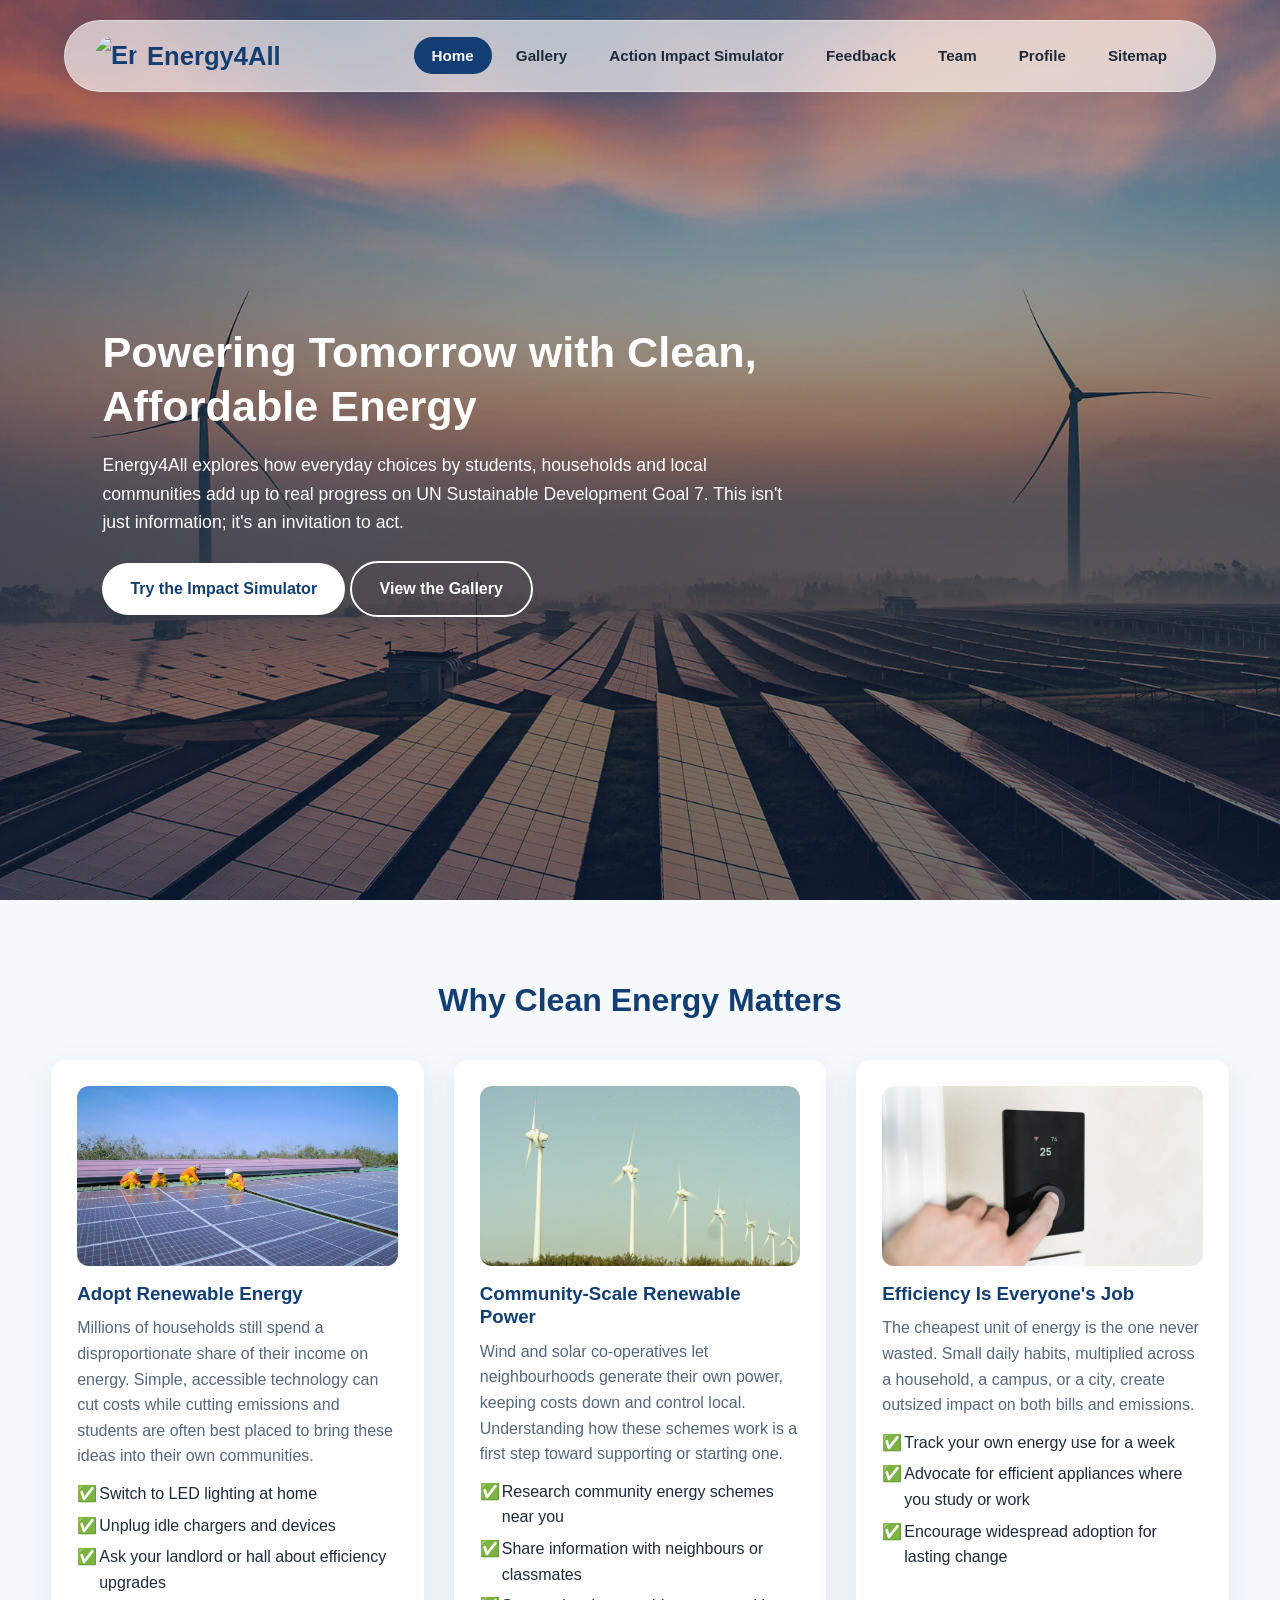
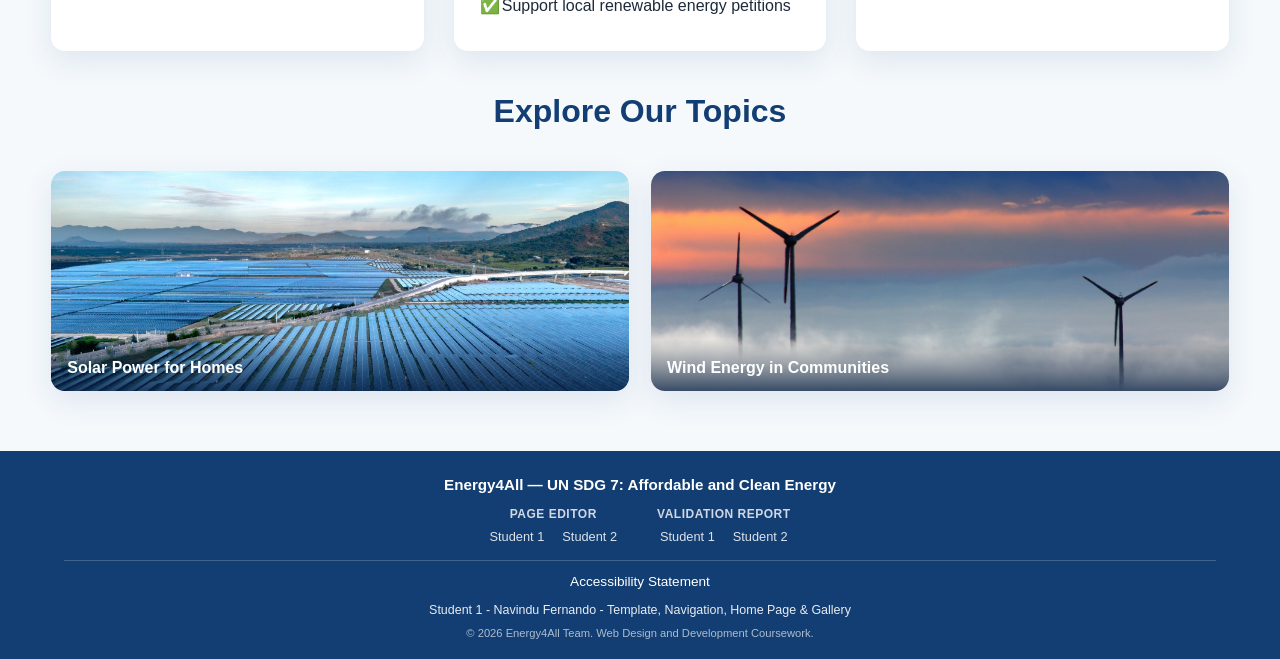
==== index.html @ 90f9f62a "Rename home.html to index.html" ====
<!DOCTYPE html>
<html lang="en">
<head>
<meta charset="UTF-8">
<meta name="viewport" content="width=device-width, initial-scale=1.0">

<title>Home | Energy4All — SDG 7 Affordable and Clean Energy</title>
<meta name="description" content="Energy4All website shows how individuals, communities and organisations can take real action on clean, affordable energy.">

<!--    Global stylesheet   -->
<link rel="stylesheet" href="style.css">





<style>
  /*  fade-in animation for the hero text on page load  */
  @keyframes heroFadeIn {
    from { opacity: 0; transform: translateY(14px); }
    to   { opacity: 1; transform: translateY(0); }
  }
  .hero-content-inner { animation: heroFadeIn 0.8s ease-out; }

  
  .hero-wrap {
    background-image:
      linear-gradient(rgba(10, 35, 70, 0.30), rgba(10, 35, 70, 0.60)),
      url("images/home_background.jpg");
  }

  /*  bullet styling for card highlight lists  */
  .card ul.highlights li {
    list-style: none;
    padding-left: 22px;
    position: relative;
    margin-bottom: 6px;
  }
  .card ul.highlights li::before {
    content: "✅";
    position: absolute;
    left: 0;
    color: var(--accent-green);
  }
  .card ul.highlights {
    padding-left: 0;
  }

  /*   grid layout for the "explore our topics" content-page gallery  */
  .topic-gallery {
    display: grid;
    grid-template-columns: repeat(auto-fit, minmax(240px, 1fr));
    gap: 22px;
    margin: 30px 0 60px;
  }

  /*   interactive topic tile, image + overlay label   */
  .topic-tile {
    position: relative;
    border-radius: var(--radius-md);
    overflow: hidden;
    height: 220px;
    text-decoration: none;
    display: block;
    box-shadow: var(--shadow-soft);
  }
  .topic-tile img {
    width: 100%;
    height: 100%;
    object-fit: cover;
    transition: transform 0.5s ease;
  }

  /*   hover effect — image zoom + darker overlay + label rises   */
  .topic-tile:hover img,
  .topic-tile:focus img {
    transform: scale(1.08);
  }
  .topic-tile .tile-label {
    position: absolute;
    inset: auto 0 0 0;
    background: linear-gradient(transparent, rgba(10, 35, 70, 0.9));
    color: var(--white);
    padding: 16px;
    font-weight: 700;
    transform: translateY(6px);
    transition: transform 0.3s ease;
  }
  .topic-tile:hover .tile-label,
  .topic-tile:focus .tile-label {
    transform: translateY(0);
  }

    main > .section-title:first-of-type {
    margin-top: 80px;
    }

</style>
</head>

<body>


  <div class="hero-wrap">



  <!--   Shared Navigation Bar   -->
  <header class="site-header">
    <div class="navbar">
      <a href="home.html" class="logo">
        <img src="images/Energy4All_Logo.png" alt="Energy4All logo: a stylised sun above a leaf" class="logo-icon">
        <span>Energy4All</span>
      </a>
      <nav aria-label="Main navigation">
        <ul class="nav-links">
          <li><a href="home.html" class="nav-link active">Home</a></li>
          <li><a href="gallery.html" class="nav-link">Gallery</a></li>
          <li><a href="ais.html" class="nav-link">Action Impact Simulator</a></li>
          <li><a href="feedback.html" class="nav-link">Feedback</a></li>
          <li><a href="team.html" class="nav-link">Team</a></li>
          <li><a href="profile.html" class="nav-link">Profile</a></li>
          <li><a href="sitemap.html" class="nav-link">Sitemap</a></li>
        </ul>
      </nav>
    </div>
  </header>

  <div class="hero-content">
    <div class="hero-content-inner">
      <h1>Powering Tomorrow with Clean, Affordable Energy</h1>
      <p>Energy4All explores how everyday choices by students, households and local communities
        add up to real progress on UN Sustainable Development Goal 7. This isn't just information;
        it's an invitation to act.</p>
      <a href="ais.html" class="btn">Try the Impact Simulator</a>
      <a href="gallery.html" class="btn btn-outline">View the Gallery</a>
    </div>
  </div>

</div>

<!--  Main Content  -->
<main>

  <h2 class="section-title">Why Clean Energy Matters</h2>
  <div class="card-grid">

    <article class="card">
      <img src="images/home_card1.jpeg" alt="Solar panels being installed on a residential rooftop">
      <h3>Adopt Renewable Energy</h3>
      <p>Millions of households still spend a disproportionate share of their income on energy.
        Simple, accessible technology can cut costs while cutting emissions and students are
        often best placed to bring these ideas into their own communities.</p>
      <ul class="highlights">
        <li>Switch to LED lighting at home</li>
        <li>Unplug idle chargers and devices</li>
        <li>Ask your landlord or hall about efficiency upgrades</li>
      </ul>
    </article>

    <article class="card">
      <img src="images/home_card2.jpeg" alt="Row of wind turbines generating renewable electricity on a hillside">
      <h3>Community-Scale Renewable Power</h3>
      <p>Wind and solar co-operatives let neighbourhoods generate their own power, keeping costs
        down and control local. Understanding how these schemes work is a first step toward
        supporting or starting one.</p>
      <ul class="highlights">
        <li>Research community energy schemes near you</li>
        <li>Share information with neighbours or classmates</li>
        <li>Support local renewable energy petitions</li>
      </ul>
    </article>

    <article class="card">
      <img src="images/home_card3.jpeg" alt="Person adjusting a smart thermostat on a wall">
      <h3>Efficiency Is Everyone's Job</h3>
      <p>The cheapest unit of energy is the one never wasted. Small daily habits, multiplied across
        a household, a campus, or a city, create outsized impact on both bills and emissions.</p>
      <ul class="highlights">
        <li>Track your own energy use for a week</li>
        <li>Advocate for efficient appliances where you study or work</li>
        <li>Encourage widespread adoption for lasting change</li>
      </ul>
    </article>

  </div>


  <!-- Interactive gallery  -->
  <h2 class="section-title">Explore Our Topics</h2>
  <div class="topic-gallery">

    <a href="content_ST1.html" class="topic-tile">
      <img src="images/home_ST1.jpeg" alt="Close-up of solar panel cells">
      <span class="tile-label">Solar Power for Homes</span>
    </a>

    <a href="content_ST2.html" class="topic-tile">
      <img src="images/home_ST2.jpg" alt="Wind turbine against a blue sky">
      <span class="tile-label">Wind Energy in Communities</span>
    </a>

  
  </div>

</main>



<!--      Shared Footer       -->
<footer>
  <div class="footer-inner">
    <p class="footer-brand">Energy4All — UN SDG 7: Affordable and Clean Energy</p>
 
    <div class="footer-columns">
      <div class="footer-col">
        <h4>Page Editor</h4>
        <div class="footer-col-links">
          <a href="pageEditor_ST1.html">Student 1</a>
          <a href="pageEditor_ST2.html">Student 2</a>
        </div>
      </div>
      <div class="footer-col">
        <h4>Validation Report</h4>
        <div class="footer-col-links">
          <a href="validation_ST1.html">Student 1</a>
          <a href="validation_ST2.html">Student 2</a>
        </div>
      </div>
    </div>
 
    <nav class="footer-links" aria-label="Footer navigation">
      <a href="pageEditor_ST1.html#accessibility">Accessibility Statement</a>
    </nav>
    <p class="footer-student">Student 1 - Navindu Fernando - Template, Navigation, Home Page &amp; Gallery</p>
    <p class="footer-copy">&copy; 2026 Energy4All Team. Web Design and Development Coursework.</p>
  </div>
</footer>

</body>
</html>
---- style.css ----
/* ENERGY4ALL — GLOBAL STYLESHEET */

/*  Colour palette & fonts   */
:root {
  --primary: #123e73;       /* deep blue - headings, nav active */
  --primary-light: #1a5296;
  --accent-blue: #5db0dd;   /* sky blue - buttons */
  --accent-green: #4caf50;  /* renewable green  */
  --bg-light: #f5f9fc;
  --text-dark: #1d2a3a;
  --text-muted: #55677a;
  --white: #ffffff;
  --radius-lg: 22px;
  --radius-md: 14px;
  --shadow-soft: 0 10px 30px rgba(18, 62, 115, 0.10);
}

/*  Reset  */
* {
  margin: 0;
  padding: 0;
  box-sizing: border-box;
}

body {
  font-family: "Segoe UI", Arial, sans-serif;
  background-color: var(--bg-light);
  color: var(--text-dark);
  line-height: 1.6;
}

img {
  max-width: 100%;
  height: auto;
  display: block;
}

a {
  color: inherit;
}

/*  Headings  */
h1, h2, h3, h4 {
  color: var(--primary);
  line-height: 1.25;
}

h2 {
  font-size: 2rem;
  margin-bottom: 1rem;
}

/*  Navigation bar (pill style)  */
.site-header {
  padding: 20px 5%;
}

.navbar {
  max-width: 1300px;
  margin: 0 auto;
  background: rgba(255, 255, 255, 0.65);
  backdrop-filter: blur(14px);
  -webkit-backdrop-filter: blur(14px); 
  border: 1px solid rgba(255, 255, 255, 0.4);
  border-radius: 60px;
  display: flex;
  align-items: center;
  justify-content: space-between;
  gap: 20px;
  padding: 14px 30px;
  box-shadow: var(--shadow-soft);
}

.logo {
  display: flex;
  align-items: center;
  gap: 10px;
  text-decoration: none;
  font-size: 1.6rem;
  font-weight: 700;
  color: var(--primary);
  white-space: nowrap;
}

.logo-icon {
  width: 42px;
  height: 42px;
  border-radius: 50%;
  object-fit: cover;
}

.nav-links {
  display: flex;
  align-items: center;
  gap: 6px;
  list-style: none;
  flex-wrap: wrap;
}

.nav-link {
  text-decoration: none;
  color: var(--text-dark);
  font-size: 0.95rem;
  font-weight: 600;
  padding: 10px 18px;
  border-radius: 30px;
  transition: 0.25s ease;
}

.nav-link:hover {
  background: rgba(18, 62, 115, 0.1);
  color: var(--primary);
}

.nav-link.active {
  background: var(--primary);
  color: var(--white);
}

/*  Main wrapper  */
main {
  width: 92%;
  max-width: 1300px;
  margin: 0 auto;
}

/*  Hero: contained variant (rounded card, sits below the nav)  */

.hero {
  border-radius: var(--radius-lg);
  padding: 70px 50px;
  color: var(--white);
  background: linear-gradient(rgba(10, 35, 70, 0.55), rgba(10, 35, 70, 0.55)),
    url("images/hero-turbines.jpg") center/cover no-repeat;
  margin-bottom: 50px;
}

.hero-inner {
  max-width: 700px;
}

.hero h1 {
  color: var(--white);
  font-size: 2.7rem;
  margin-bottom: 18px;
}

.hero p {
  font-size: 1.1rem;
  margin-bottom: 25px;
}

/*  Hero: full-bleed variant (image runs edgetoedge   */
.hero-wrap {
  position: relative;
  width: 100%;
  min-height: 100vh;
  display: flex;
  flex-direction: column;
  background-color: var(--primary); /* fallback colour while image loads */
  background-size: cover;
  background-position: center;
}

/* Navigation bar appear on top of page background */
.hero-wrap .site-header {
  padding: 20px 5%;
}

.hero-content {
  flex: 1;
  display: flex;
  align-items: center;
  padding: 10px 8% 80px;
  color: var(--white);
}

.hero-content-inner {
  max-width: 700px;
}

.hero-content h1 {
  color: var(--white);
  font-size: 2.7rem;
  margin-bottom: 18px;
}

.hero-content p {
  font-size: 1.1rem;
  margin-bottom: 25px;
}

@media (max-width: 900px) {
  .hero-wrap {
    min-height: 70vh;
  }
}

/*  Buttons  */
.btn {
  display: inline-block;
  background: var(--white);
  color: var(--primary);
  padding: 13px 28px;
  border: none;
  border-radius: 30px;
  font-weight: 700;
  cursor: pointer;
  text-decoration: none;
  transition: 0.25s ease;
}

.btn:hover {
  background: var(--accent-green);
  color: var(--white);
  transform: translateY(-2px);
}

.btn-outline {
  background: transparent;
  border: 2px solid var(--white);
  color: var(--white);
}

.btn-outline:hover {
  background: var(--white);
  color: var(--primary);
}

/*  Cards (used on Home page)  */
.card {
  background: var(--white);
  border-radius: var(--radius-md);
  padding: 26px;
  box-shadow: var(--shadow-soft);
  transition: 0.3s ease;
}

.card:hover {
  transform: translateY(-6px);
  box-shadow: 0 18px 40px rgba(18, 62, 115, 0.16);
}

.card img {
  border-radius: 12px;
  margin-bottom: 16px;
  width: 100%;
  height: 180px;
  object-fit: cover;
}

.card h3 {
  margin-bottom: 10px;
}

.card p {
  color: var(--text-muted);
  margin-bottom: 12px;
}

.card ul {
  padding-left: 20px;
  color: var(--text-dark);
}

.card-grid {
  display: grid;
  grid-template-columns: repeat(auto-fit, minmax(280px, 1fr));
  gap: 30px;
  margin: 40px 0;
}

/*  Section title  */
.section-title {
  text-align: center;
  margin-bottom: 40px;
}

/*  Forms   */
input, textarea, select {
  width: 100%;
  padding: 12px;
  border: 1px solid #d7e0ea;
  border-radius: 10px;
  margin-bottom: 15px;
  font-family: inherit;
}

input:focus, textarea:focus, select:focus {
  outline: none;
  border-color: var(--primary);
}

/*  Footer  */
footer {
  background: var(--primary);
  color: var(--white);
  margin-top: 40px;
  padding: 22px 5% 16px;
}

.footer-inner {
  max-width: 1300px;
  margin: 0 auto;
  text-align: center;
}

.footer-brand {
  font-weight: 700;
  font-size: 0.95rem;
  margin-bottom: 10px;
}

.footer-links {
  display: flex;
  justify-content: center;
  gap: 20px;
  flex-wrap: wrap;
  margin-bottom: 8px;
  font-size: 0.85rem;
}

.footer-links a {
  text-decoration: none;
  color: var(--white);
  font-weight: 500;
  border-bottom: 1px solid transparent;
  transition: 0.2s;
}

.footer-links a:hover {
  border-bottom-color: var(--accent-green);
  color: var(--accent-green);
}

/*  Footer columns */
.footer-columns {
  display: flex;
  justify-content: center;
  gap: 40px;
  flex-wrap: wrap;
  margin-bottom: 10px;
  padding-bottom: 10px;
  border-bottom: 1px solid rgba(255, 255, 255, 0.2);
}

.footer-col h4 {
  color: var(--white);
  font-size: 0.75rem;
  text-transform: uppercase;
  letter-spacing: 0.5px;
  margin-bottom: 4px;
  opacity: 0.8;
}

.footer-col {
  display: flex;
  flex-direction: column;
  align-items: center;
}

.footer-col-links {
  display: flex;
  flex-direction: row;
  gap: 18px;
}

.footer-col a {
  text-decoration: none;
  color: var(--white);
  opacity: 0.85;
  font-size: 0.8rem;
  padding: 1px 0;
  border-bottom: 1px solid transparent;
  transition: 0.2s;
}

.footer-col a:hover {
  opacity: 1;
  color: var(--accent-green);
  border-bottom-color: var(--accent-green);
}

.footer-student {
  font-size: 0.78rem;
  opacity: 0.9;
  margin-bottom: 4px;
}

.footer-copy {
  font-size: 0.7rem;
  opacity: 0.65;
}

/*  Responsive  */
@media (max-width: 900px) {
  .navbar {
    flex-direction: column;
    border-radius: 24px;
  }

  .nav-links {
    justify-content: center;
  }

  .hero {
    padding: 40px 24px;
  }

  .hero h1 {
    font-size: 2rem;
  }
}
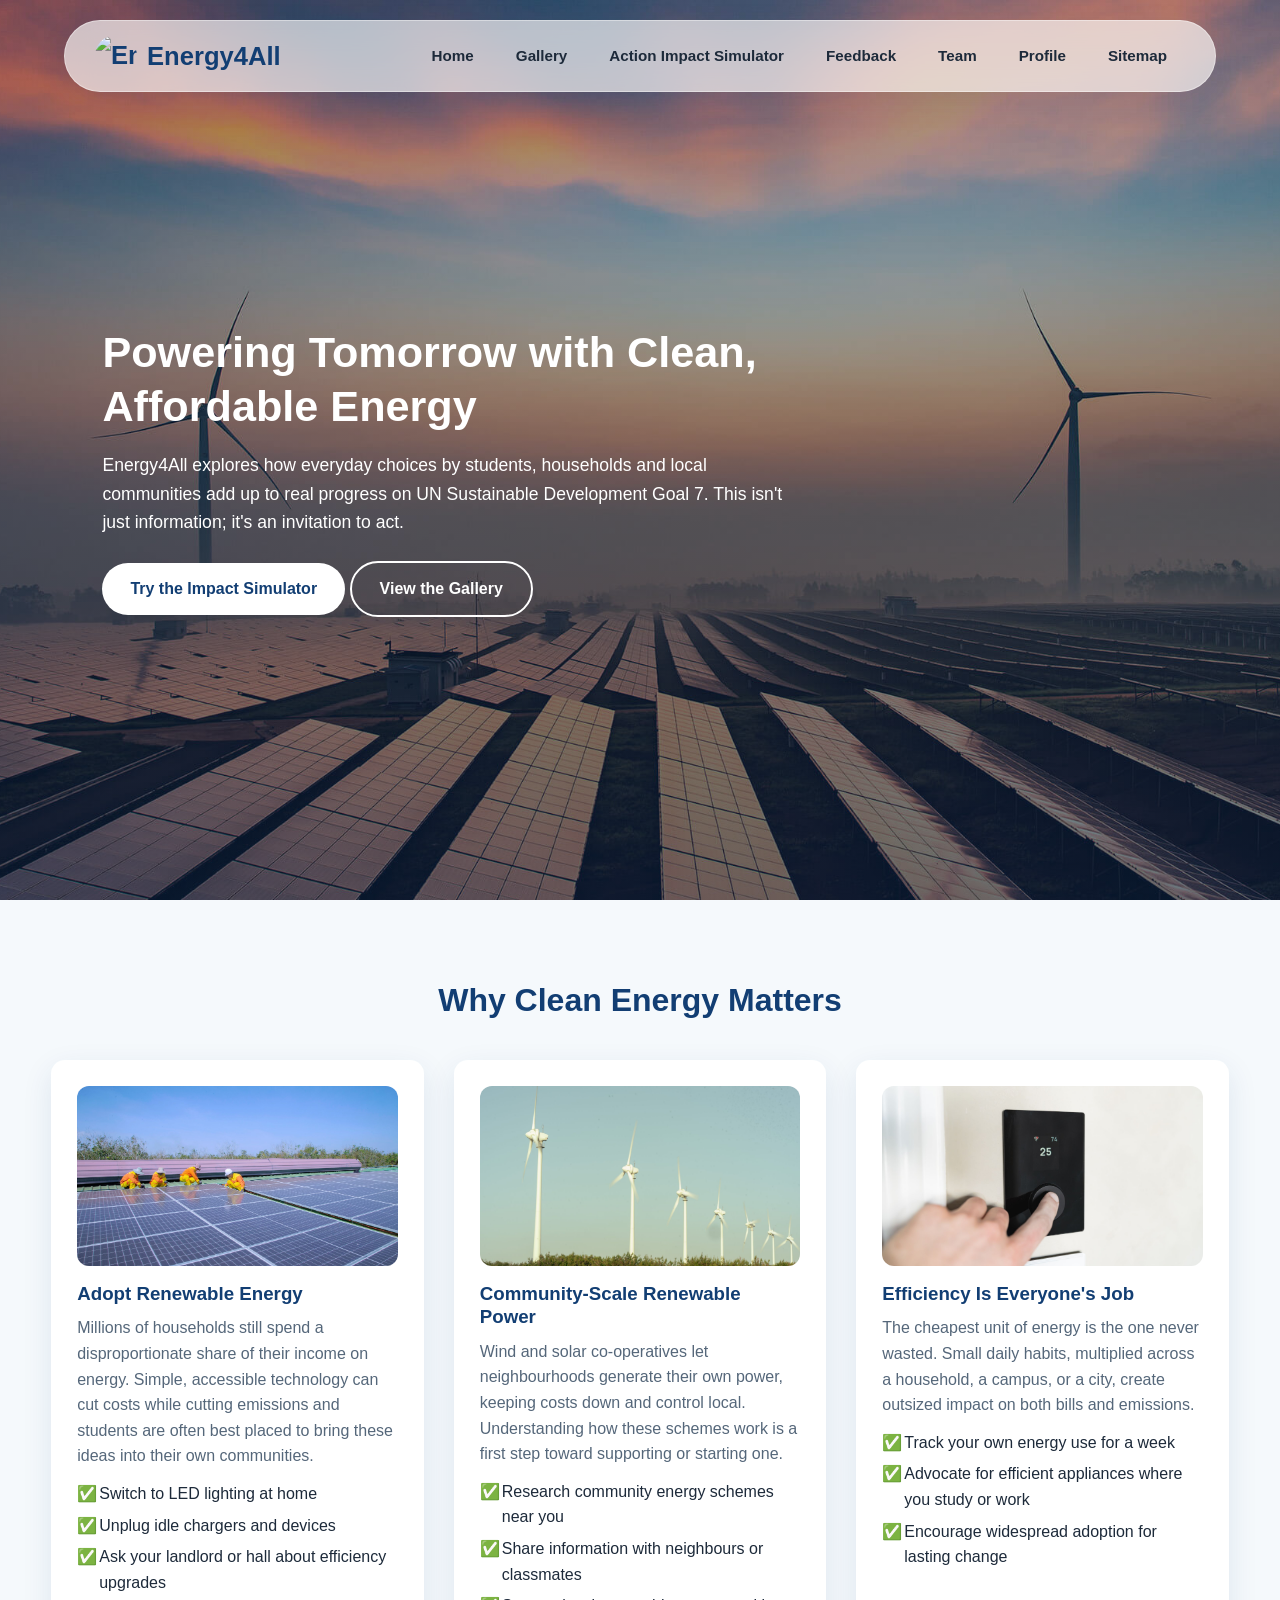
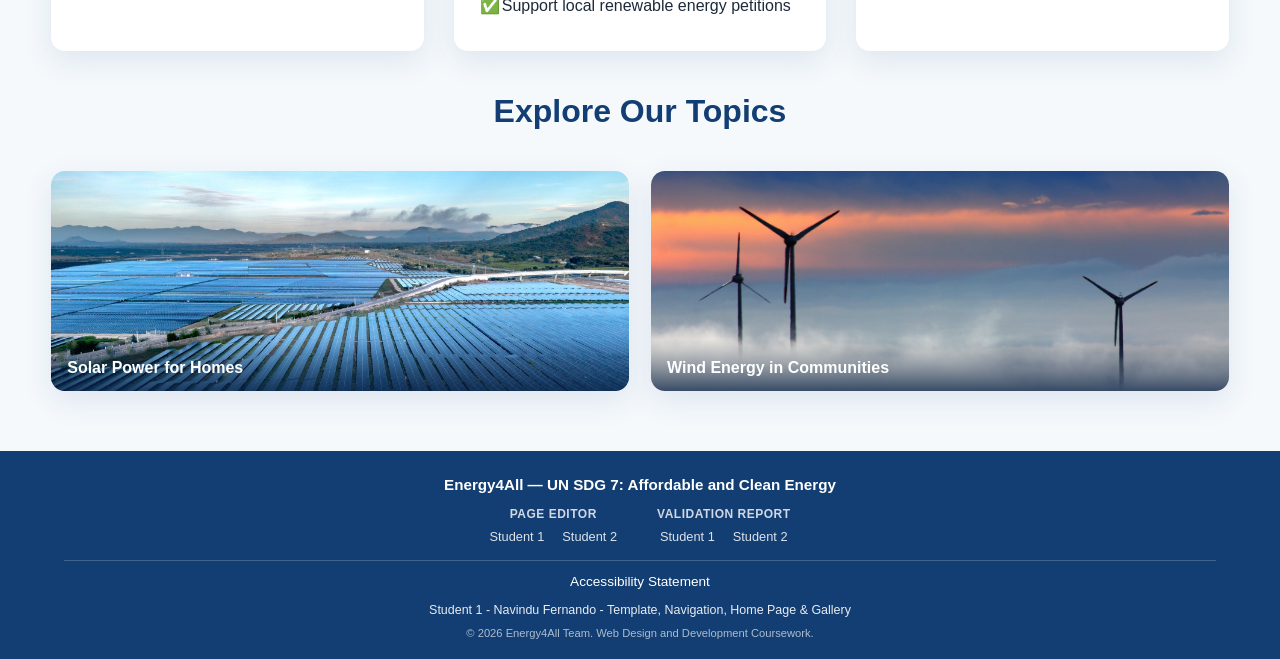
==== commit 53cd35a9: "Update Home link in navigation to point to index.html" ====
--- a/index.html
+++ b/index.html
@@ -108,13 +108,13 @@
   <!--   Shared Navigation Bar   -->
   <header class="site-header">
     <div class="navbar">
-      <a href="home.html" class="logo">
+      <a href="index.html" class="logo">
         <img src="images/Energy4All_Logo.png" alt="Energy4All logo: a stylised sun above a leaf" class="logo-icon">
         <span>Energy4All</span>
       </a>
       <nav aria-label="Main navigation">
         <ul class="nav-links">
-          <li><a href="home.html" class="nav-link active">Home</a></li>
+          <li><a href="index.html" class="nav-link">Home</a></li>
           <li><a href="gallery.html" class="nav-link">Gallery</a></li>
           <li><a href="ais.html" class="nav-link">Action Impact Simulator</a></li>
           <li><a href="feedback.html" class="nav-link">Feedback</a></li>
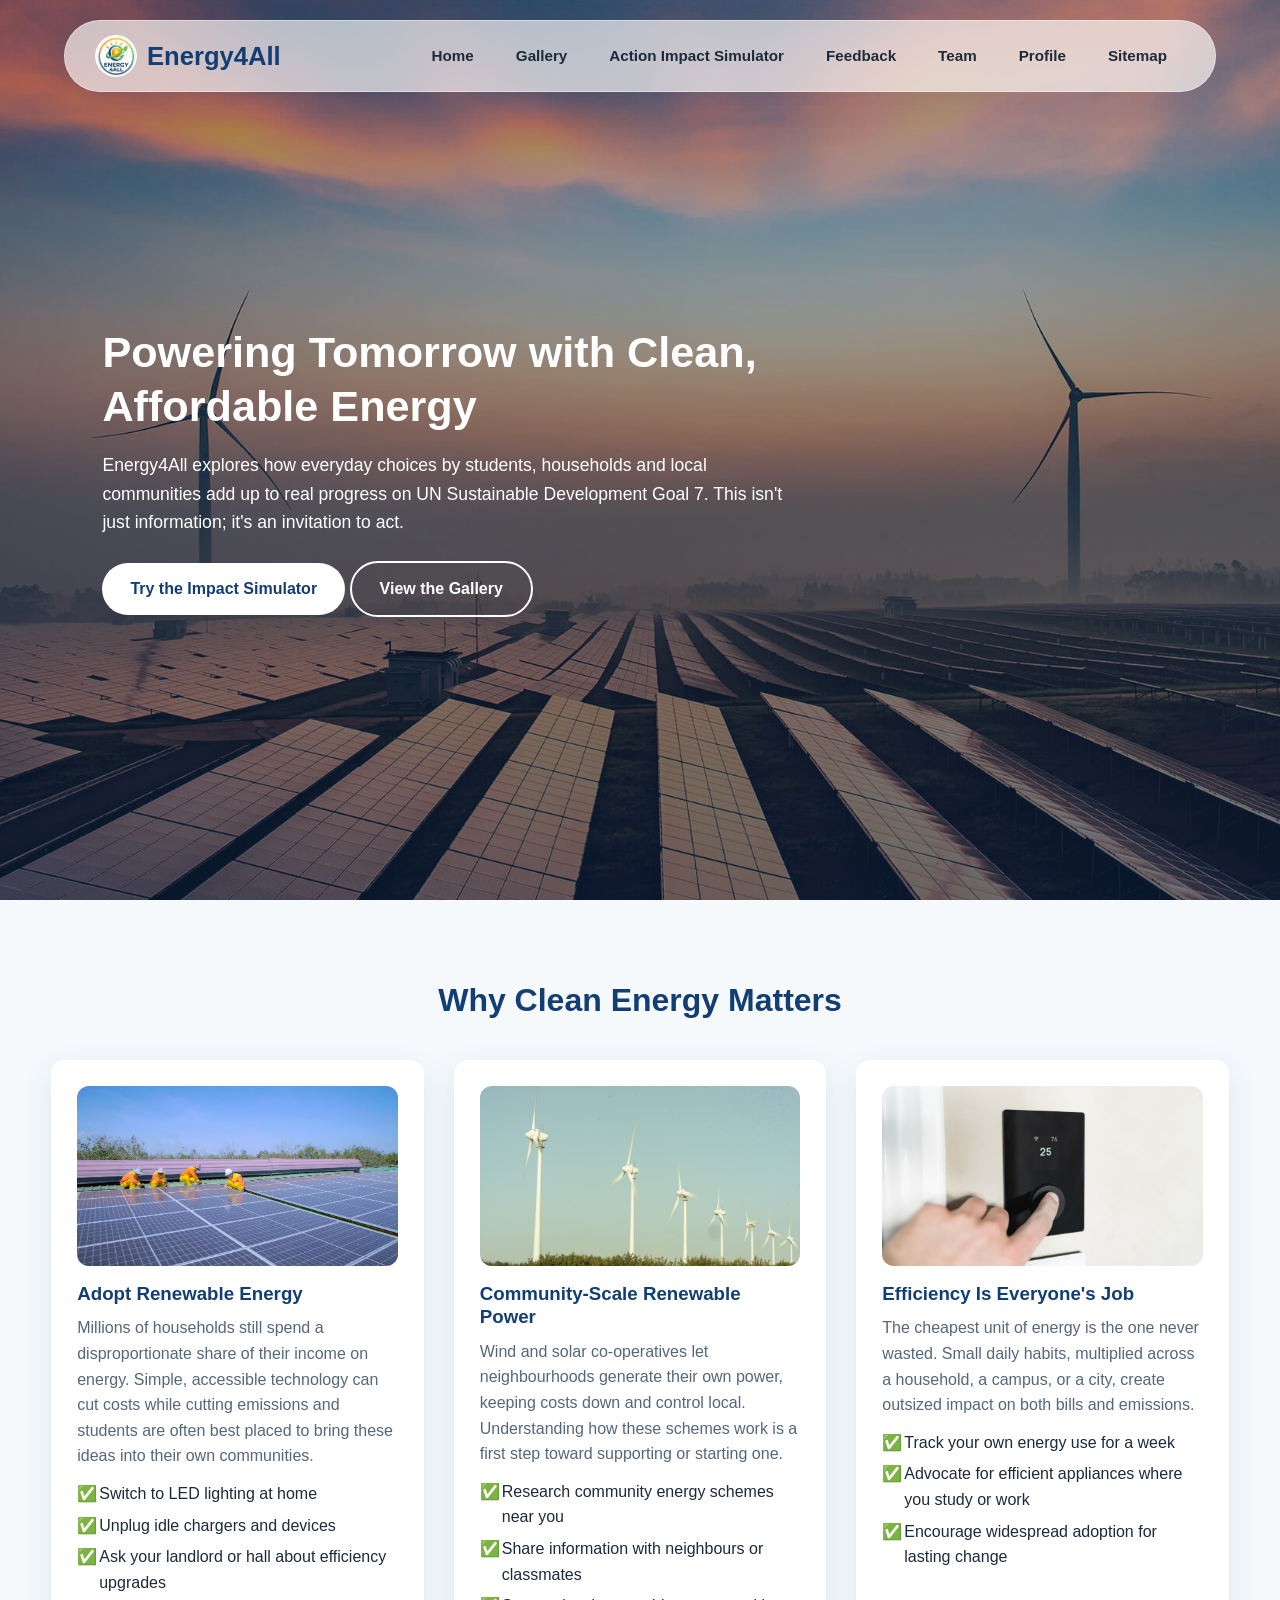
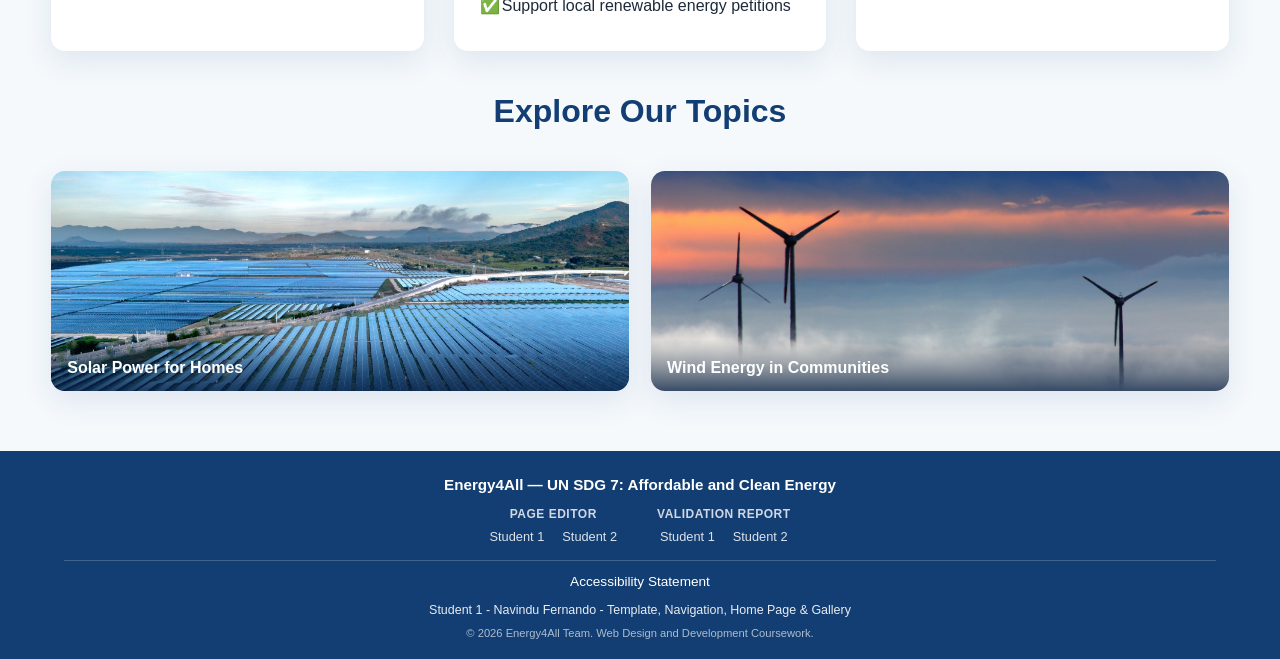
==== commit 07b39830: "Fix logo image filename in index.html" ====
--- a/index.html
+++ b/index.html
@@ -109,7 +109,7 @@
   <header class="site-header">
     <div class="navbar">
       <a href="index.html" class="logo">
-        <img src="images/Energy4All_Logo.png" alt="Energy4All logo: a stylised sun above a leaf" class="logo-icon">
+        <img src="images/Energy4All_logo.png" alt="Energy4All logo: a stylised sun above a leaf" class="logo-icon">
         <span>Energy4All</span>
       </a>
       <nav aria-label="Main navigation">
